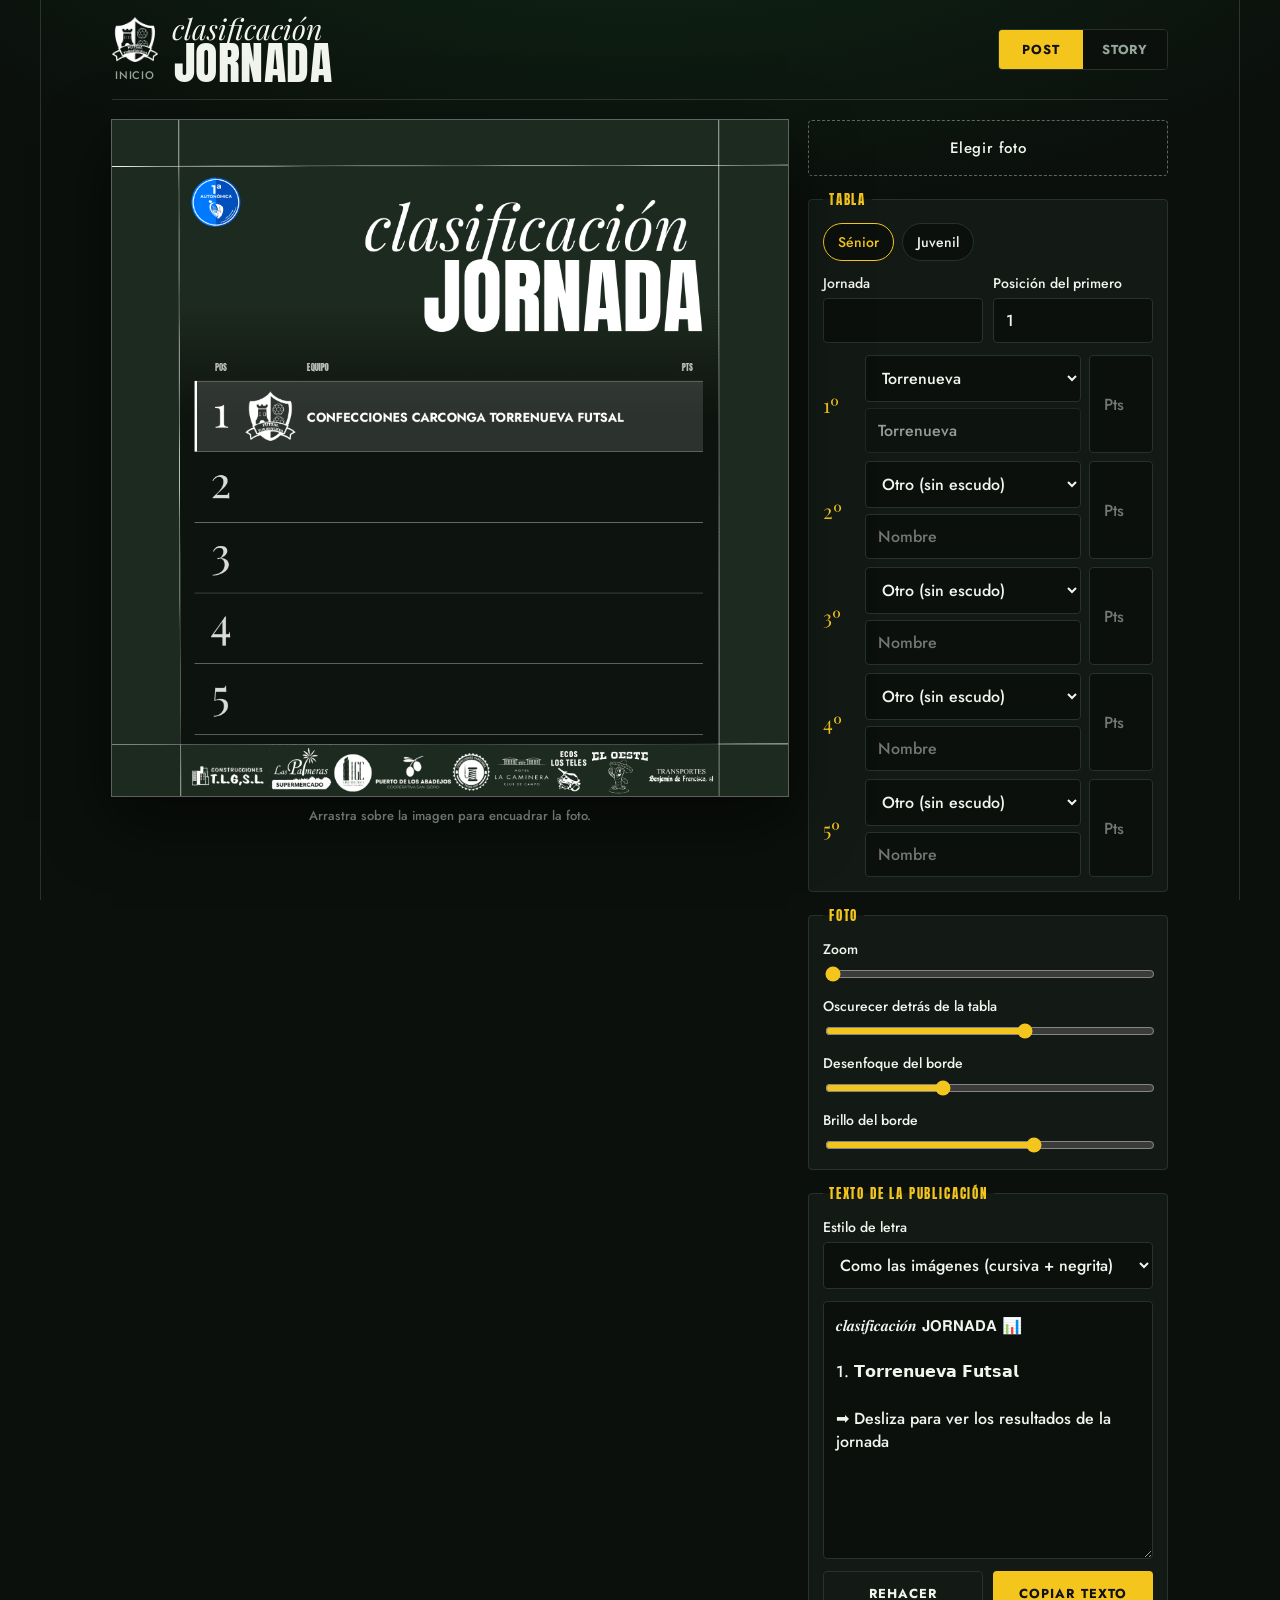
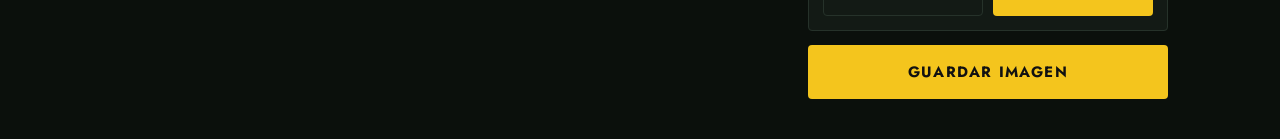
==== clasificacion.html @ 2df97d56 "Estudio Torrenueva: plantillas para las redes del club Próximo partido, matchday, final de partido, " ====
<!doctype html>
<html lang="es">
<head>
  <meta charset="utf-8">
  <meta name="viewport" content="width=device-width, initial-scale=1">
  <meta name="apple-mobile-web-app-capable" content="yes">
  <meta name="apple-mobile-web-app-status-bar-style" content="black">
  <meta name="theme-color" content="#0b100c">
  <link rel="icon" href="assets/club/favicon.png">
  <link rel="apple-touch-icon" href="assets/club/icono-180.png">
  <title>Clasificación</title>
  <link rel="stylesheet" href="css/fuentes.css">
  <link rel="stylesheet" href="css/app.css">
</head>
<body>
  <main>
    <header class="cabecera">
      <a href="./" class="volver"><img src="assets/club/escudo-blanco.png" alt=""><span>Inicio</span></a>
      <h1 class="titulo-mixto"><em>clasificación</em><b>JORNADA</b></h1>
      <div class="formato" role="radiogroup" aria-label="Formato">
        <label><input type="radio" name="formato" value="post"><span>Post</span></label>
        <label><input type="radio" name="formato" value="story"><span>Story</span></label>
      </div>
    </header>
    <section>
      <div class="vista-envoltura">
        <canvas id="vista" width="1024" height="1024"></canvas>
      </div>
      <p class="pista">Arrastra sobre la imagen para encuadrar la foto.</p>
    </section>

    <form onsubmit="return false">

      <label class="boton boton-archivo">
        Elegir foto
        <input type="file" id="foto" accept="image/*">
      </label>

      <fieldset>
        <legend>Tabla</legend>
        <div class="opciones">
          <label><input type="radio" name="equipo" value="senior"> Sénior</label>
          <label><input type="radio" name="equipo" value="juvenil"> Juvenil</label>
        </div>
        <div class="fila">
          <label>Jornada
            <input type="number" id="jornada" inputmode="numeric" min="1">
          </label>
          <label>Posición del primero
            <input type="number" id="primera-posicion" inputmode="numeric" min="1">
          </label>
        </div>
        <div id="filas" class="filas-tabla"></div>
      </fieldset>

      <fieldset>
        <legend>Foto</legend>
        <label>Zoom
          <input type="range" id="zoom" min="1" max="3" step="0.01">
        </label>
        <label>Oscurecer detrás de la tabla
          <input type="range" id="velo" min="0" max="0.9" step="0.01">
        </label>
        <label>Desenfoque del borde
          <input type="range" id="desenfoque" min="0" max="40" step="1">
        </label>
        <label>Brillo del borde
          <input type="range" id="brillo" min="-100" max="0" step="1">
        </label>
      </fieldset>

      <button type="button" class="boton" id="exportar">Guardar imagen</button>
    </form>
  </main>

  <script src="js/lienzo.js"></script>
  <script src="js/estudio.js"></script>
  <script src="js/textos.js"></script>
  <script src="js/clasificacion.js"></script>
</body>
</html>
---- css/fuentes.css ----
/* Fuentes del club, servidas en local para que la app funcione sin conexión.
   - Anton: titulares
   - Playfair Display: toques elegantes (serif)
   - Futura: datos. Primero la del sistema (iPhone/Mac la traen); si existe
     assets/fuentes/futura.woff2 se usa ese archivo; si no, Jost (clon libre). */

@font-face {
  font-family: "Anton";
  src: url("../assets/fuentes/anton-latin-400-normal.woff2") format("woff2");
  font-weight: 400;
  font-display: block;
}

@font-face {
  font-family: "Playfair Display";
  src: url("../assets/fuentes/playfair-display-latin-400-normal.woff2") format("woff2");
  font-weight: 400;
  font-display: block;
}
@font-face {
  font-family: "Playfair Display";
  src: url("../assets/fuentes/playfair-display-latin-700-normal.woff2") format("woff2");
  font-weight: 700;
  font-display: block;
}
@font-face {
  font-family: "Playfair Display";
  src: url("../assets/fuentes/playfair-display-latin-900-normal.woff2") format("woff2");
  font-weight: 900;
  font-display: block;
}
@font-face {
  font-family: "Playfair Display";
  src: url("../assets/fuentes/playfair-display-latin-400-italic.woff2") format("woff2");
  font-weight: 400;
  font-style: italic;
  font-display: block;
}
@font-face {
  font-family: "Playfair Display";
  src: url("../assets/fuentes/playfair-display-latin-700-italic.woff2") format("woff2");
  font-weight: 700;
  font-style: italic;
  font-display: block;
}

@font-face {
  font-family: "Futura Club";
  src: local("Futura"), local("Futura-Medium"), local("Futura Medium"),
       url("../assets/fuentes/futura.woff2") format("woff2"),
       url("../assets/fuentes/jost-latin-500-normal.woff2") format("woff2");
  font-weight: 400 500;
  font-display: block;
}
/* Futura Condensed ExtraBold (fecha, hora y pabellón). Viene en iPhone/Mac;
   en Windows se ve con Anton como aproximación. */
@font-face {
  font-family: "Futura Condensada";
  src: local("Futura-CondensedExtraBold"), local("Futura Condensed ExtraBold"),
       url("../assets/fuentes/futura-condensed-extrabold.woff2") format("woff2"),
       url("../assets/fuentes/anton-latin-400-normal.woff2") format("woff2");
  font-weight: 800;
  font-display: block;
}

/* Futura Condensed Medium (hora y pabellón del matchday). */
@font-face {
  font-family: "Futura Condensada Media";
  src: local("Futura-CondensedMedium"), local("Futura Condensed Medium"),
       url("../assets/fuentes/futura-condensed-medium.woff2") format("woff2"),
       url("../assets/fuentes/anton-latin-400-normal.woff2") format("woff2");
  font-weight: 500;
  font-display: block;
}

@font-face {
  font-family: "Futura Club";
  src: local("Futura-Bold"), local("Futura Bold"),
       url("../assets/fuentes/futura-bold.woff2") format("woff2"),
       url("../assets/fuentes/jost-latin-700-normal.woff2") format("woff2");
  font-weight: 600 900;
  font-display: block;
}
---- css/app.css ----
/* Estudio Torrenueva: misma identidad que los posts del club.
   Fondo casi negro con un punto verde, acentos en el amarillo y el verde de la
   equipación, líneas blancas finas como las del cuadro de las plantillas y títulos
   que mezclan Anton con Playfair cursiva ("final / PARTIDO"). */

:root {
  --fondo: #0b100c;
  --panel: #131a15;
  --panel-2: #18211a;
  --borde: #26322a;
  --linea: rgba(255, 255, 255, 0.14);
  --texto: #f2f4ee;
  --suave: #97a69a;
  --amarillo: #f4c51d;
  --verde: #1f8a45;
  --acento: var(--amarillo);
  --sobre-acento: #111;
}

* { box-sizing: border-box; }

html { background: var(--fondo); }
body {
  margin: 0;
  min-height: 100vh;
  background:
    radial-gradient(1200px 600px at 50% -200px, rgba(31, 138, 69, 0.22), transparent 70%),
    var(--fondo);
  color: var(--texto);
  font-family: "Futura Club", system-ui, sans-serif;
  -webkit-text-size-adjust: 100%;
}

/* Las dos líneas verticales del cuadro de las plantillas, de fondo en toda la web. */
body::before {
  content: "";
  position: fixed;
  inset: 0 max(10px, calc(50% - 600px));
  border-left: 1px solid var(--linea);
  border-right: 1px solid var(--linea);
  pointer-events: none;
}

main {
  position: relative;
  max-width: 1100px;
  margin: 0 auto;
  padding: 16px 22px 40px;
  display: grid;
  grid-template-columns: minmax(0, 1fr);
  gap: 20px;
}
@media (min-width: 860px) {
  main { grid-template-columns: 1fr 360px; align-items: start; }
  main > .cabecera { grid-column: 1 / -1; }
  main > section { position: sticky; top: 16px; }
}

/* ---------- Títulos con la tipografía de los posts ---------- */

.titulo-mixto { margin: 0; font-weight: 400; line-height: 0.9; }
.titulo-mixto em {
  display: block;
  font-family: "Playfair Display", serif;
  font-style: italic;
  font-weight: 400;
  font-size: 0.62em;
  letter-spacing: 0;
  margin-left: -0.08em;
}
.titulo-mixto b {
  display: block;
  font-family: "Anton", sans-serif;
  font-weight: 400;
  letter-spacing: 0.01em;
}
.titulo-mixto.en-linea em,
.titulo-mixto.en-linea b { display: inline; }
.titulo-mixto.en-linea em { font-size: 1em; margin-left: 0.02em; }

/* ---------- Cabecera de las plantillas: escudo + título ---------- */

.cabecera {
  display: flex;
  align-items: center;
  gap: 16px;
  padding-bottom: 16px;
  border-bottom: 1px solid var(--linea);
}
.cabecera .titulo-mixto { font-size: 46px; }
.volver {
  display: grid;
  justify-items: center;
  gap: 4px;
  flex: none;
  color: var(--suave);
  text-decoration: none;
  font-size: 11px;
  letter-spacing: 0.08em;
  text-transform: uppercase;
}
.volver img { width: 46px; height: 46px; object-fit: contain; }
.volver:hover { color: var(--texto); }
.cabecera .formato { margin-left: auto; min-width: 170px; }
@media (max-width: 560px) {
  .cabecera { flex-wrap: wrap; }
  .cabecera .titulo-mixto { font-size: 40px; }
  .cabecera .formato { margin-left: 0; width: 100%; }
}

/* ---------- Vista previa ---------- */

.vista-envoltura { position: relative; }
/* El lienzo guarda su proporción (cuadrado o 9:16) y no pasa del alto de pantalla. */
#vista {
  display: block;
  width: auto;
  height: auto;
  max-width: 100%;
  max-height: 78vh;
  margin: 0 auto;
  touch-action: none;
  cursor: grab;
  background: var(--panel);
  box-shadow: 0 0 0 1px rgba(255, 255, 255, 0.35), 0 24px 60px rgba(0, 0, 0, 0.55);
}
.pista { color: var(--suave); font-size: 13px; margin: 10px 0 0; text-align: center; }

/* ---------- Formulario ---------- */

form { display: grid; gap: 14px; }
/* Sin esto, fieldset y celdas de grid no encogen por debajo de su contenido
   y la página se sale por la derecha en el móvil. */
main > *, fieldset, select { min-width: 0; }

fieldset {
  border: 1px solid var(--borde);
  border-radius: 4px;
  padding: 14px;
  margin: 0;
  display: grid;
  gap: 12px;
  background: var(--panel);
}
legend,
.plegable summary {
  font-family: "Futura Condensada Media", "Anton", sans-serif;
  font-size: 13px;
  letter-spacing: 0.14em;
  text-transform: uppercase;
  color: var(--amarillo);
  padding: 0 6px;
}
label { display: grid; gap: 5px; font-size: 14px; }

input[type="text"], input[type="number"], input[type="date"], input[type="time"], select {
  font: inherit;
  font-size: 16px; /* evita el zoom automático de iPhone */
  padding: 10px 12px;
  border-radius: 4px;
  border: 1px solid var(--borde);
  background: var(--fondo);
  color: var(--texto);
  width: 100%;
}
input:focus, select:focus { outline: none; border-color: var(--amarillo); }
input:disabled { opacity: 0.6; }
input[type="range"] { width: 100%; accent-color: var(--amarillo); }

.fila { display: grid; grid-template-columns: 1fr 1fr; gap: 10px; }

/* Grupos de opciones (sénior/juvenil, casa/fuera…) como píldoras. */
.opciones { display: flex; flex-wrap: wrap; gap: 8px; }
.opciones label {
  display: flex;
  align-items: center;
  gap: 6px;
  padding: 8px 14px;
  border: 1px solid var(--borde);
  border-radius: 999px;
  background: var(--fondo);
  cursor: pointer;
}
.opciones input[type="radio"] { position: absolute; opacity: 0; pointer-events: none; }
.opciones label:has(input:checked) { border-color: var(--amarillo); color: var(--amarillo); }
.opciones label:has(input:focus-visible) { outline: 2px solid #fff; outline-offset: 2px; }

/* Selector Post / Story: dos botones pegados */
.formato {
  display: grid;
  grid-template-columns: 1fr 1fr;
  border: 1px solid var(--borde);
  border-radius: 4px;
  overflow: hidden;
}
.formato label { display: block; cursor: pointer; }
.formato input { position: absolute; opacity: 0; pointer-events: none; }
.formato span {
  display: block;
  text-align: center;
  padding: 10px;
  font-weight: 700;
  letter-spacing: 0.06em;
  text-transform: uppercase;
  font-size: 13px;
  color: var(--suave);
  background: var(--fondo);
}
.formato input:checked + span { background: var(--amarillo); color: var(--sobre-acento); }
.formato input:focus-visible + span { outline: 2px solid #fff; outline-offset: -4px; }

.arrastrar { justify-content: center; align-items: center; margin-top: 10px; }
.arrastrar .pista { margin: 0; }
.enlace {
  font: inherit;
  font-size: 13px;
  background: none;
  border: 0;
  padding: 0;
  color: var(--suave);
  text-decoration: underline;
  cursor: pointer;
}

/* Clasificación: filas del formulario */
.filas-tabla { display: grid; gap: 8px; }
.fila-tabla {
  display: grid;
  grid-template-columns: 34px 1fr 64px;
  grid-template-areas: "num equipo puntos" "num nombre puntos";
  gap: 6px 8px;
  align-items: center;
}
.fila-tabla .num {
  grid-area: num;
  font-family: "Playfair Display", serif;
  font-size: 20px;
  color: var(--amarillo);
}
.fila-tabla select { grid-area: equipo; }
.fila-tabla input[type="text"] { grid-area: nombre; }
.fila-tabla input[type="number"] { grid-area: puntos; align-self: stretch; text-align: center; }

/* Resultados: pestañas de partidos + un solo partido a la vista */
.pestanas { display: grid; grid-template-columns: repeat(7, 1fr); gap: 6px; }
.pestana {
  font: inherit;
  display: grid;
  gap: 2px;
  justify-items: center;
  padding: 8px 0 6px;
  border-radius: 4px;
  border: 1px solid var(--borde);
  background: var(--fondo);
  color: var(--texto);
  cursor: pointer;
  position: relative;
}
.pestana b { font-family: "Playfair Display", serif; font-size: 18px; font-weight: 400; }
.pestana small { font-size: 11px; color: var(--suave); }
.pestana.activa { background: var(--amarillo); border-color: var(--amarillo); color: var(--sobre-acento); }
.pestana.activa small { color: var(--sobre-acento); }
.pestana.nuestro::after {
  content: "";
  position: absolute;
  top: 4px;
  right: 4px;
  width: 6px;
  height: 6px;
  border-radius: 50%;
  background: var(--verde);
  box-shadow: 0 0 0 1px #fff;
}
.cabecera-partido { display: flex; align-items: center; justify-content: space-between; }
.cabecera-partido span { font-weight: 700; }
.flecha {
  font: inherit;
  font-size: 22px;
  line-height: 1;
  width: 40px;
  height: 36px;
  border-radius: 4px;
  border: 1px solid var(--borde);
  background: var(--fondo);
  color: var(--texto);
  cursor: pointer;
}
.flecha:disabled { opacity: 0.3; }
.partido { display: grid; gap: 8px; }
.equipo-partido { display: grid; grid-template-columns: 70px 1fr 56px; gap: 6px; align-items: center; }
.equipo-partido .lado { color: var(--suave); font-size: 13px; }
.equipo-partido input[type="number"] { text-align: center; padding: 10px 4px; }
.equipo-partido input[type="text"] { grid-column: 2 / -1; }

.plegable {
  border: 1px solid var(--borde);
  border-radius: 4px;
  padding: 14px;
  background: var(--panel);
}
.plegable summary { cursor: pointer; padding: 0; }
.plegable[open] { display: grid; gap: 12px; }
[hidden] { display: none !important; }

/* ---------- Botones ---------- */

.boton {
  font: inherit;
  font-weight: 700;
  font-size: 15px;
  letter-spacing: 0.08em;
  text-transform: uppercase;
  padding: 16px;
  border: 0;
  border-radius: 4px;
  background: var(--amarillo);
  color: var(--sobre-acento);
  cursor: pointer;
}
.boton:hover { filter: brightness(1.06); }
.boton:disabled { opacity: 0.6; }
a.boton { display: block; text-align: center; text-decoration: none; }
.boton-archivo {
  display: block;
  text-align: center;
  background: transparent;
  color: var(--texto);
  border: 1px dashed rgba(255, 255, 255, 0.35);
  font-weight: 500;
  letter-spacing: 0.04em;
  text-transform: none;
  font-size: 15px;
}
.boton-archivo:hover { border-color: var(--amarillo); color: var(--amarillo); }
.boton-archivo input { display: none; }

/* Texto de la publicación */
.texto-publicacion textarea {
  font: inherit;
  font-size: 16px; /* evita el zoom automático de iPhone */
  line-height: 1.45;
  padding: 12px;
  border-radius: 4px;
  border: 1px solid var(--borde);
  background: var(--fondo);
  color: var(--texto);
  width: 100%;
  resize: vertical;
}
.texto-publicacion textarea:focus { outline: none; border-color: var(--amarillo); }
.texto-publicacion .boton { padding: 12px; font-size: 13px; }
.boton-secundario { background: transparent; color: var(--texto); border: 1px solid var(--borde); }
.nota { margin: 0; color: var(--suave); font-size: 12px; }

/* ---------- Inicio ---------- */

main.inicio { max-width: 980px; grid-template-columns: minmax(0, 1fr); gap: 34px; }

.portada {
  display: grid;
  justify-items: center;
  text-align: center;
  gap: 14px;
  padding: 26px 0 30px;
  border-bottom: 1px solid var(--linea);
  position: relative;
}
/* La línea horizontal del cuadro, cruzando de lado a lado como en las plantillas. */
.portada::before {
  content: "";
  position: absolute;
  left: -100vw;
  right: -100vw;
  bottom: -1px;
  border-bottom: 1px solid var(--linea);
}
.portada img { width: 108px; height: 108px; object-fit: contain; filter: drop-shadow(0 8px 24px rgba(0, 0, 0, 0.5)); }
.portada .titulo-mixto { font-size: clamp(54px, 13vw, 104px); }
.portada .titulo-mixto em { font-size: 0.5em; color: var(--amarillo); margin-left: 0; }
.portada p { margin: 0; color: var(--suave); font-size: 15px; letter-spacing: 0.04em; }

.grupo { display: grid; gap: 16px; }
.grupo > h2 {
  margin: 0;
  display: flex;
  align-items: baseline;
  gap: 10px;
  font-weight: 400;
  font-family: "Anton", sans-serif;
  font-size: 30px;
  letter-spacing: 0.02em;
}
.grupo > h2 em {
  font-family: "Playfair Display", serif;
  font-style: italic;
  font-size: 0.8em;
  color: var(--amarillo);
}
.grupo > h2 small {
  font-family: "Futura Club", sans-serif;
  font-size: 13px;
  color: var(--suave);
  letter-spacing: 0.04em;
}

.plantillas {
  display: grid;
  grid-template-columns: repeat(auto-fill, minmax(150px, 1fr));
  gap: 22px 18px;
}
@media (min-width: 700px) { .plantillas { grid-template-columns: repeat(3, 1fr); } }

.tarjeta { display: grid; gap: 12px; color: inherit; text-decoration: none; }
/* Miniatura enmarcada con líneas que sobresalen, como el cuadro de los posts. */
.tarjeta .mini { position: relative; padding: 9px; }
.tarjeta .mini::before,
.tarjeta .mini::after {
  content: "";
  position: absolute;
  pointer-events: none;
  transition: border-color 0.2s;
}
.tarjeta .mini::before { inset: 9px 0; border-top: 1px solid var(--linea); border-bottom: 1px solid var(--linea); }
.tarjeta .mini::after { inset: 0 9px; border-left: 1px solid var(--linea); border-right: 1px solid var(--linea); }
.tarjeta img {
  display: block;
  width: 100%;
  aspect-ratio: 1;
  object-fit: cover;
  transition: transform 0.25s;
}
.tarjeta:hover img { transform: scale(1.02); }
.tarjeta:hover .mini::before,
.tarjeta:hover .mini::after { border-color: var(--amarillo); }
.tarjeta .titulo-mixto { font-size: 30px; padding: 0 9px; }
.tarjeta .titulo-mixto em { font-size: 0.6em; }
.tarjeta .titulo-mixto.en-linea em { font-size: 1em; }
.tarjeta p { margin: -4px 0 0; padding: 0 9px; color: var(--suave); font-size: 13px; line-height: 1.4; }

.pie {
  display: grid;
  justify-items: center;
  gap: 12px;
  padding-top: 26px;
  border-top: 1px solid var(--linea);
  color: var(--suave);
  font-size: 12px;
  letter-spacing: 0.1em;
  text-transform: uppercase;
}
.pie img { width: min(100%, 720px); height: auto; opacity: 0.85; }
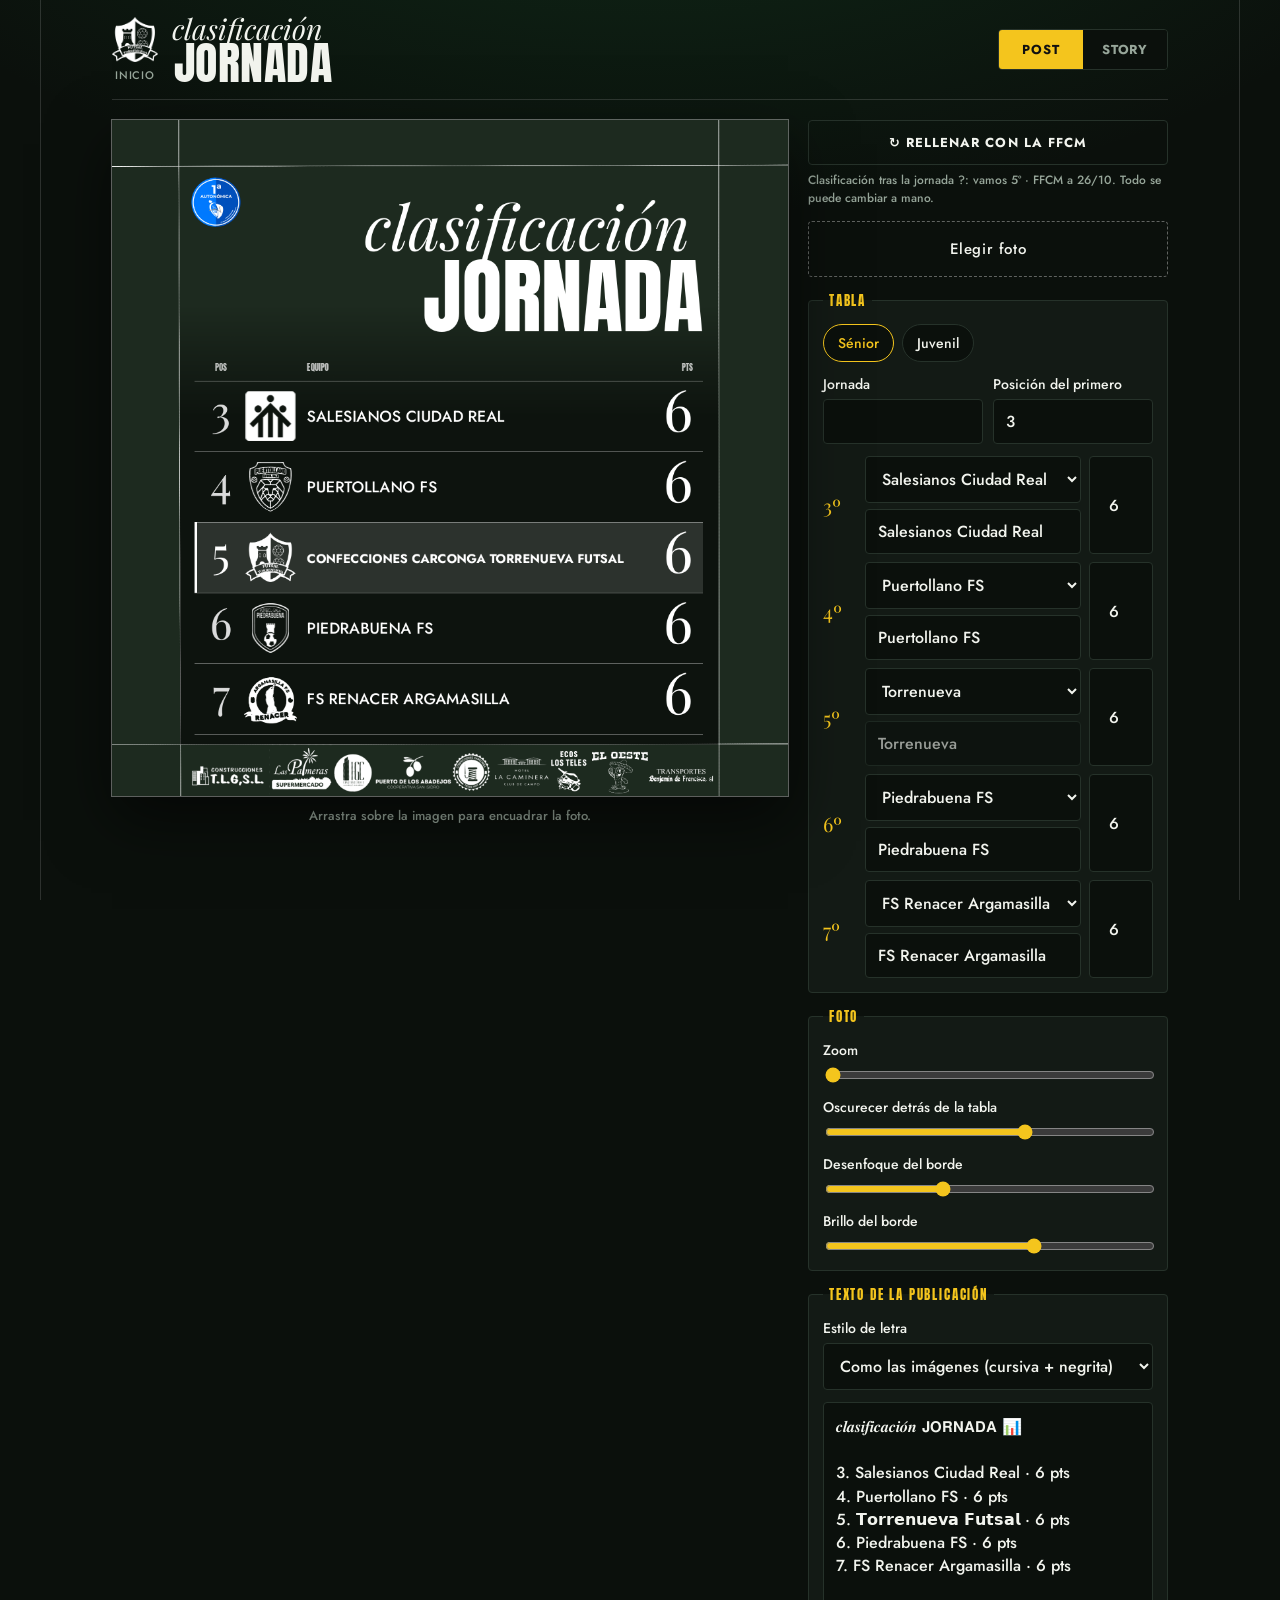
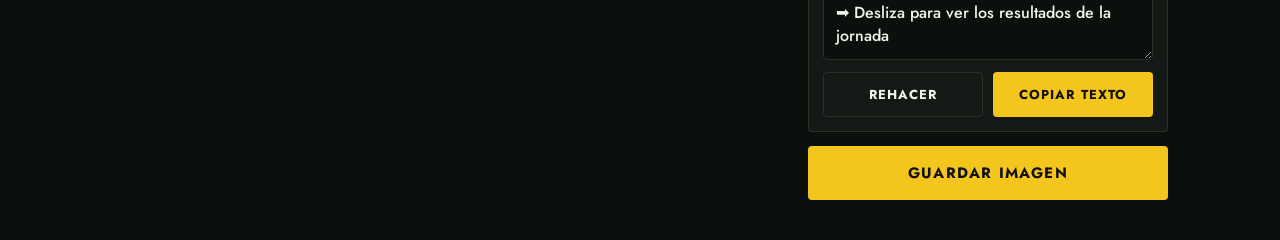
==== commit e4e2c39e: "Rellenar las plantillas con los datos de la FFCM Las plantillas leen data/ffcm-<equipo>.json (lo dej" ====
--- a/clasificacion.html
+++ b/clasificacion.html
@@ -76,6 +76,7 @@
   <script src="js/lienzo.js"></script>
   <script src="js/estudio.js"></script>
   <script src="js/textos.js"></script>
+  <script src="js/ffcm.js"></script>
   <script src="js/clasificacion.js"></script>
 </body>
 </html>
--- a/css/app.css
+++ b/css/app.css
@@ -334,6 +334,11 @@
 .boton-archivo:hover { border-color: var(--amarillo); color: var(--amarillo); }
 .boton-archivo input { display: none; }
 
+/* Rellenar con la FFCM */
+.ffcm { display: grid; gap: 6px; }
+.ffcm .boton { padding: 12px; font-size: 13px; }
+.ffcm .nota { min-height: 1em; }
+
 /* Texto de la publicación */
 .texto-publicacion textarea {
   font: inherit;
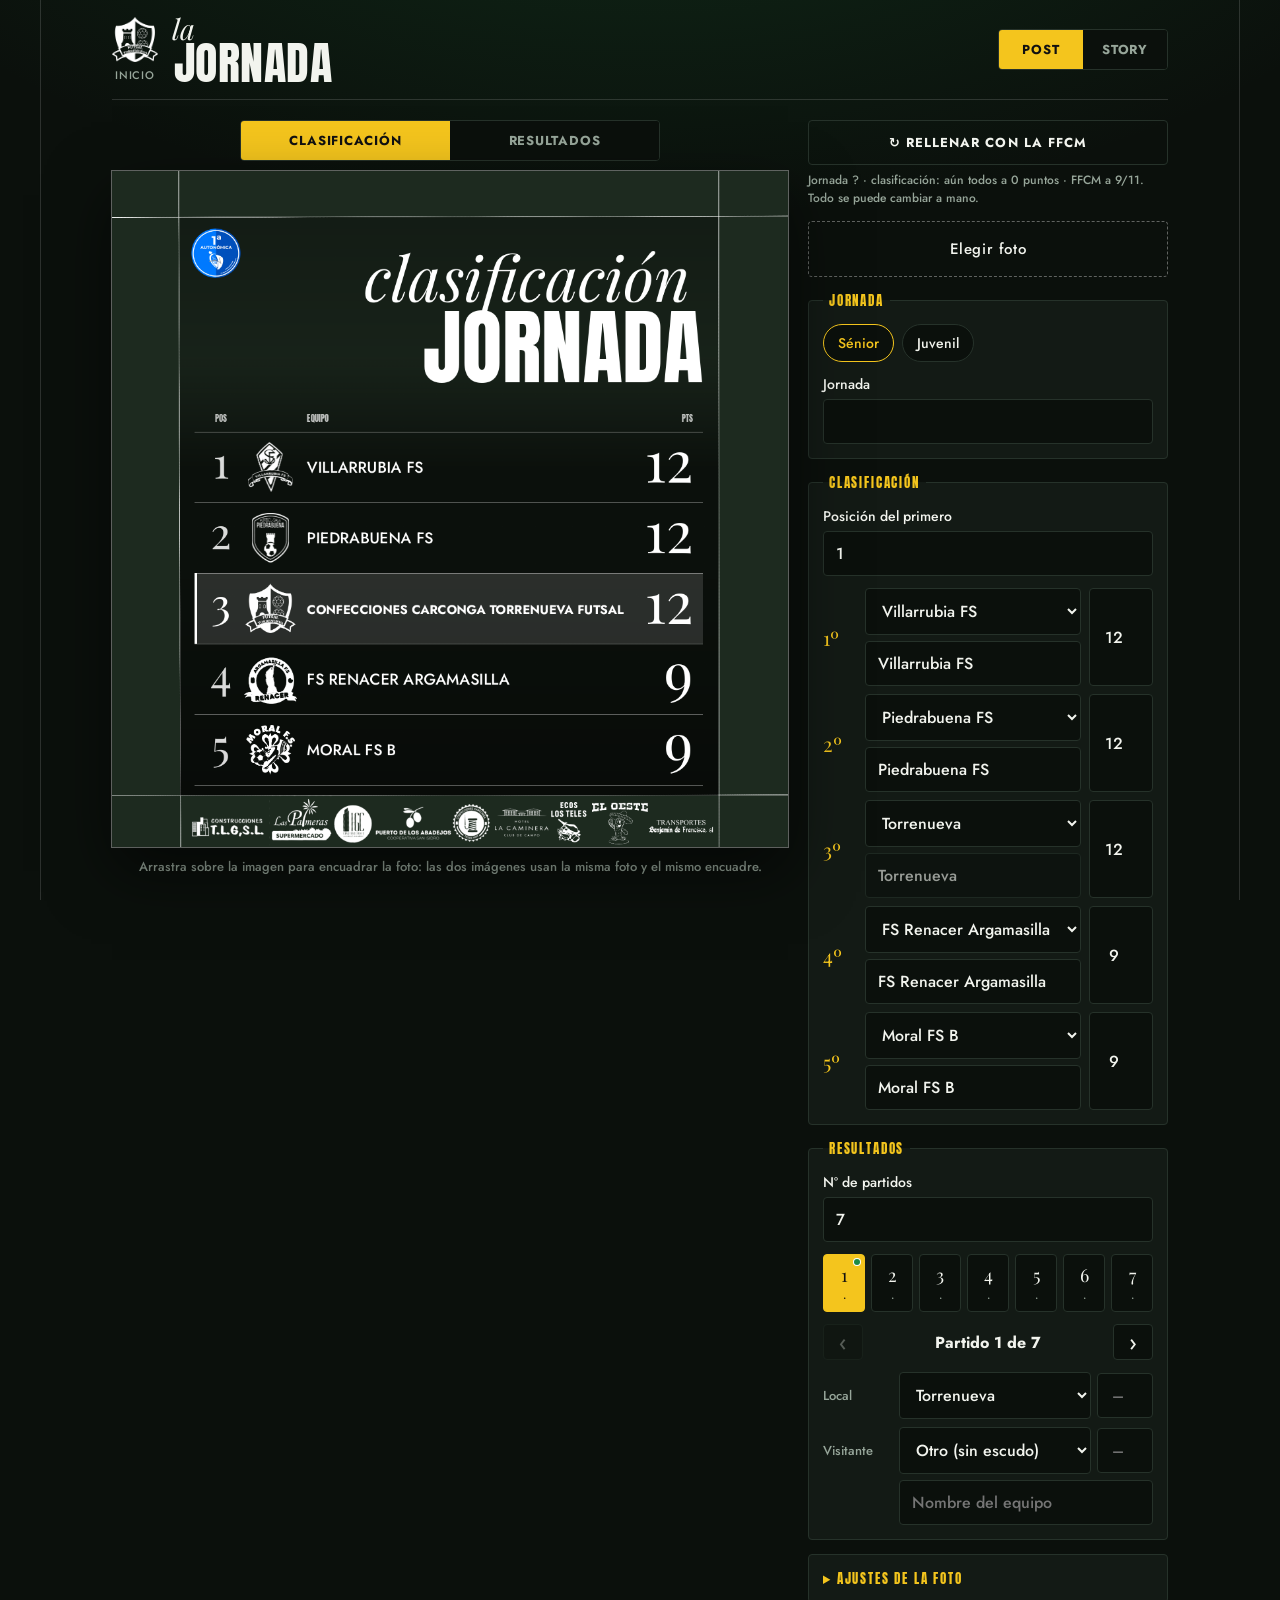
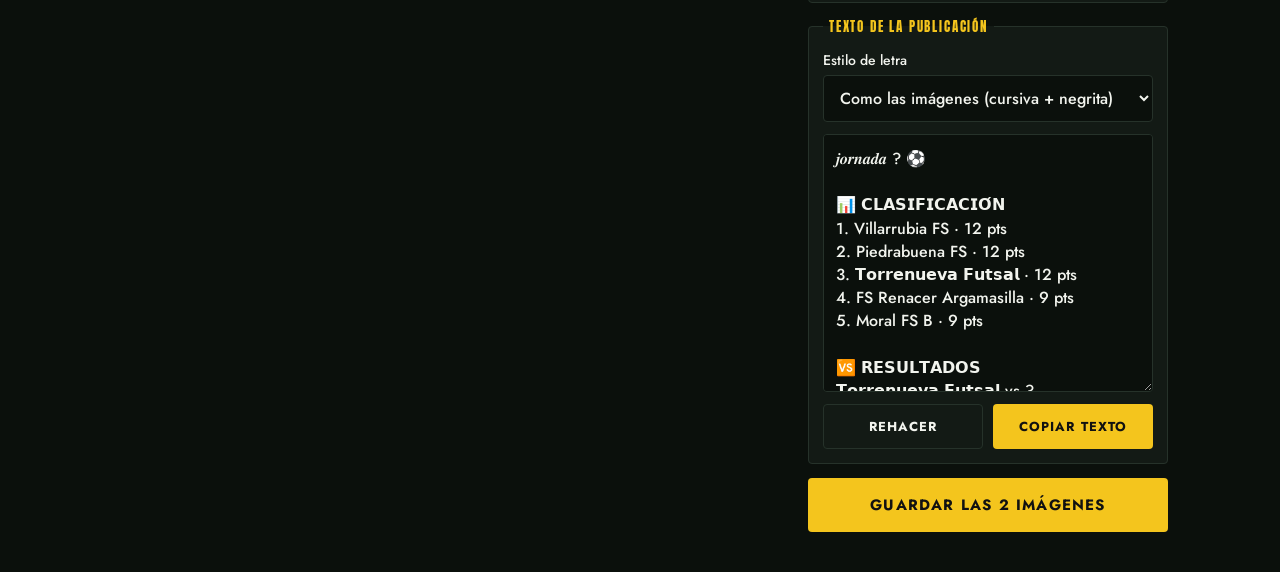
==== commit 16e84499: "Jornada: clasificación y resultados juntos; degradado suave en todas las plantillas - Nueva página "" ====
--- a/clasificacion.html
+++ b/clasificacion.html
@@ -2,81 +2,9 @@
 <html lang="es">
 <head>
   <meta charset="utf-8">
-  <meta name="viewport" content="width=device-width, initial-scale=1">
-  <meta name="apple-mobile-web-app-capable" content="yes">
-  <meta name="apple-mobile-web-app-status-bar-style" content="black">
-  <meta name="theme-color" content="#0b100c">
-  <link rel="icon" href="assets/club/favicon.png">
-  <link rel="apple-touch-icon" href="assets/club/icono-180.png">
-  <title>Clasificación</title>
-  <link rel="stylesheet" href="css/fuentes.css">
-  <link rel="stylesheet" href="css/app.css">
+  <meta http-equiv="refresh" content="0; url=jornada.html">
+  <title>Jornada</title>
+  <script>location.replace("jornada.html");</script>
 </head>
-<body>
-  <main>
-    <header class="cabecera">
-      <a href="./" class="volver"><img src="assets/club/escudo-blanco.png" alt=""><span>Inicio</span></a>
-      <h1 class="titulo-mixto"><em>clasificación</em><b>JORNADA</b></h1>
-      <div class="formato" role="radiogroup" aria-label="Formato">
-        <label><input type="radio" name="formato" value="post"><span>Post</span></label>
-        <label><input type="radio" name="formato" value="story"><span>Story</span></label>
-      </div>
-    </header>
-    <section>
-      <div class="vista-envoltura">
-        <canvas id="vista" width="1024" height="1024"></canvas>
-      </div>
-      <p class="pista">Arrastra sobre la imagen para encuadrar la foto.</p>
-    </section>
-
-    <form onsubmit="return false">
-
-      <label class="boton boton-archivo">
-        Elegir foto
-        <input type="file" id="foto" accept="image/*">
-      </label>
-
-      <fieldset>
-        <legend>Tabla</legend>
-        <div class="opciones">
-          <label><input type="radio" name="equipo" value="senior"> Sénior</label>
-          <label><input type="radio" name="equipo" value="juvenil"> Juvenil</label>
-        </div>
-        <div class="fila">
-          <label>Jornada
-            <input type="number" id="jornada" inputmode="numeric" min="1">
-          </label>
-          <label>Posición del primero
-            <input type="number" id="primera-posicion" inputmode="numeric" min="1">
-          </label>
-        </div>
-        <div id="filas" class="filas-tabla"></div>
-      </fieldset>
-
-      <fieldset>
-        <legend>Foto</legend>
-        <label>Zoom
-          <input type="range" id="zoom" min="1" max="3" step="0.01">
-        </label>
-        <label>Oscurecer detrás de la tabla
-          <input type="range" id="velo" min="0" max="0.9" step="0.01">
-        </label>
-        <label>Desenfoque del borde
-          <input type="range" id="desenfoque" min="0" max="40" step="1">
-        </label>
-        <label>Brillo del borde
-          <input type="range" id="brillo" min="-100" max="0" step="1">
-        </label>
-      </fieldset>
-
-      <button type="button" class="boton" id="exportar">Guardar imagen</button>
-    </form>
-  </main>
-
-  <script src="js/lienzo.js"></script>
-  <script src="js/estudio.js"></script>
-  <script src="js/textos.js"></script>
-  <script src="js/ffcm.js"></script>
-  <script src="js/clasificacion.js"></script>
-</body>
+<body><a href="jornada.html">Clasificación y resultados ahora están juntos: ir a la jornada</a></body>
 </html>
